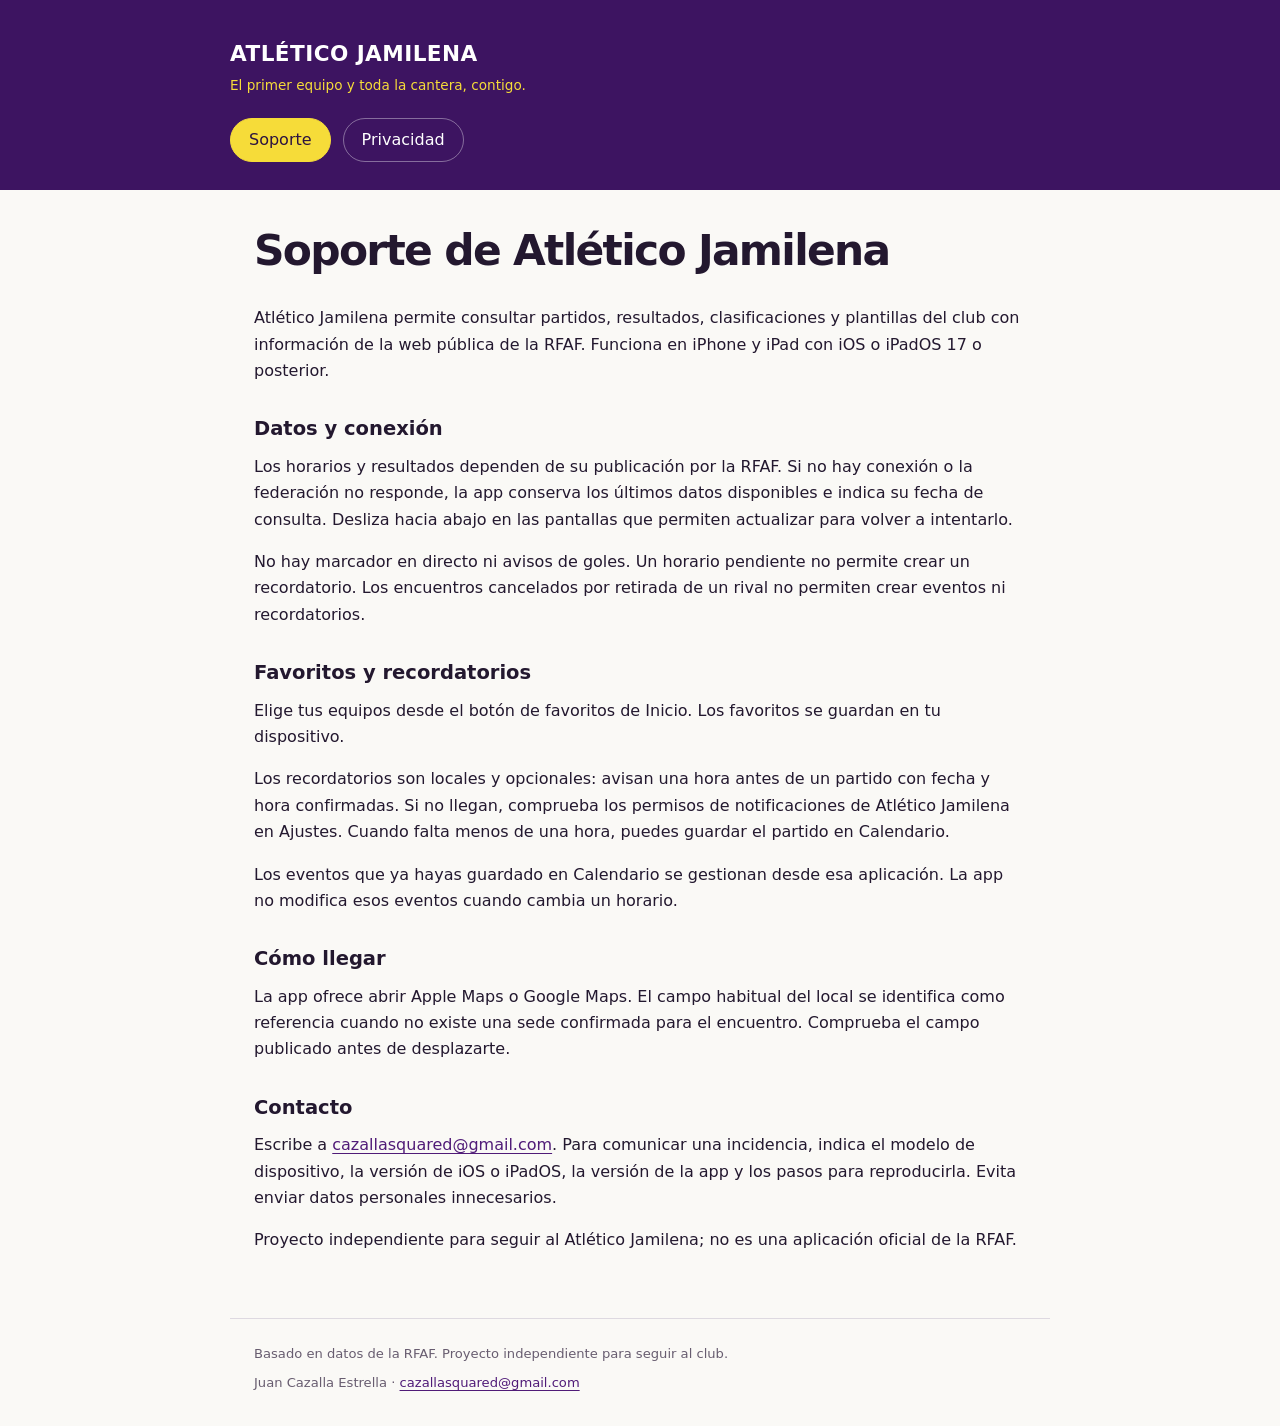
==== atletico-jamilena/soporte/index.html @ 316276eb "Publish Atletico Jamilena support and privacy pages" ====
<!doctype html>
<html lang="es"><head><meta charset="utf-8"><meta name="viewport" content="width=device-width,initial-scale=1"><meta name="description" content="Soporte de Atlético Jamilena para iPhone y iPad."><title>Soporte · Atlético Jamilena</title><link rel="stylesheet" href="../style.css"><link rel="canonical" href="https://juancazalla.github.io/atletico-jamilena/soporte/"></head><body><a class="skip" href="#contenido">Ir al contenido</a><header><div><p class="brand">ATLÉTICO JAMILENA</p><p class="tag">El primer equipo y toda la cantera, contigo.</p><nav aria-label="Información de la aplicación"><a href="../soporte/" aria-current="page">Soporte</a><a href="../privacidad/">Privacidad</a></nav></div></header><main id="contenido"><h1>Soporte de Atlético Jamilena</h1><p>Atlético Jamilena permite consultar partidos, resultados, clasificaciones y plantillas del club con información de la web pública de la RFAF. Funciona en iPhone y iPad con iOS o iPadOS 17 o posterior.</p><h2>Datos y conexión</h2><p>Los horarios y resultados dependen de su publicación por la RFAF. Si no hay conexión o la federación no responde, la app conserva los últimos datos disponibles e indica su fecha de consulta. Desliza hacia abajo en las pantallas que permiten actualizar para volver a intentarlo.</p><p>No hay marcador en directo ni avisos de goles. Un horario pendiente no permite crear un recordatorio. Los encuentros cancelados por retirada de un rival no permiten crear eventos ni recordatorios.</p><h2>Favoritos y recordatorios</h2><p>Elige tus equipos desde el botón de favoritos de Inicio. Los favoritos se guardan en tu dispositivo.</p><p>Los recordatorios son locales y opcionales: avisan una hora antes de un partido con fecha y hora confirmadas. Si no llegan, comprueba los permisos de notificaciones de Atlético Jamilena en Ajustes. Cuando falta menos de una hora, puedes guardar el partido en Calendario.</p><p>Los eventos que ya hayas guardado en Calendario se gestionan desde esa aplicación. La app no modifica esos eventos cuando cambia un horario.</p><h2>Cómo llegar</h2><p>La app ofrece abrir Apple Maps o Google Maps. El campo habitual del local se identifica como referencia cuando no existe una sede confirmada para el encuentro. Comprueba el campo publicado antes de desplazarte.</p><h2>Contacto</h2><p>Escribe a <a href="mailto:cazallasquared@gmail.com">cazallasquared@gmail.com</a>. Para comunicar una incidencia, indica el modelo de dispositivo, la versión de iOS o iPadOS, la versión de la app y los pasos para reproducirla. Evita enviar datos personales innecesarios.</p><p>Proyecto independiente para seguir al Atlético Jamilena; no es una aplicación oficial de la RFAF.</p></main><footer><p>Basado en datos de la RFAF. Proyecto independiente para seguir al club.</p><p>Juan Cazalla Estrella · <a href="mailto:cazallasquared@gmail.com">cazallasquared@gmail.com</a></p></footer></body></html>
---- atletico-jamilena/style.css ----
*{box-sizing:border-box}html{color-scheme:light}body{margin:0;background:#faf9f6;color:#23182f;font-family:system-ui,-apple-system,BlinkMacSystemFont,"Segoe UI",sans-serif;line-height:1.65}.skip{position:absolute;left:16px;top:-80px}.skip:focus{top:12px}header{background:#3d1461;color:#fff;padding:36px 24px 28px}header>div,main,footer{max-width:820px;margin:auto}.brand{margin:0;font-size:1.35rem;font-weight:800;letter-spacing:.02em}.tag{color:#f6dc39;font-size:.85rem;margin:2px 0 22px}nav{display:flex;gap:12px;flex-wrap:wrap}nav a{color:#fff;border:1px solid #ffffff60;border-radius:24px;padding:8px 18px;text-decoration:none}nav a[aria-current=page]{background:#f6dc39;color:#2c1340;border-color:#f6dc39}main{padding:36px 24px 48px}h1{font-size:clamp(1.9rem,5vw,2.65rem);line-height:1.2;margin:0 0 28px;letter-spacing:-.04em}h2{font-size:1.22rem;line-height:1.3;margin:32px 0 12px}p{margin:0 0 16px}a{color:#501b78;text-underline-offset:3px;overflow-wrap:anywhere}a:focus-visible{outline:3px solid #c28c0b;outline-offset:4px}footer{padding:24px;font-size:.82rem;color:#685d70;border-top:1px solid #ded9e1}footer p{margin:0 0 8px}
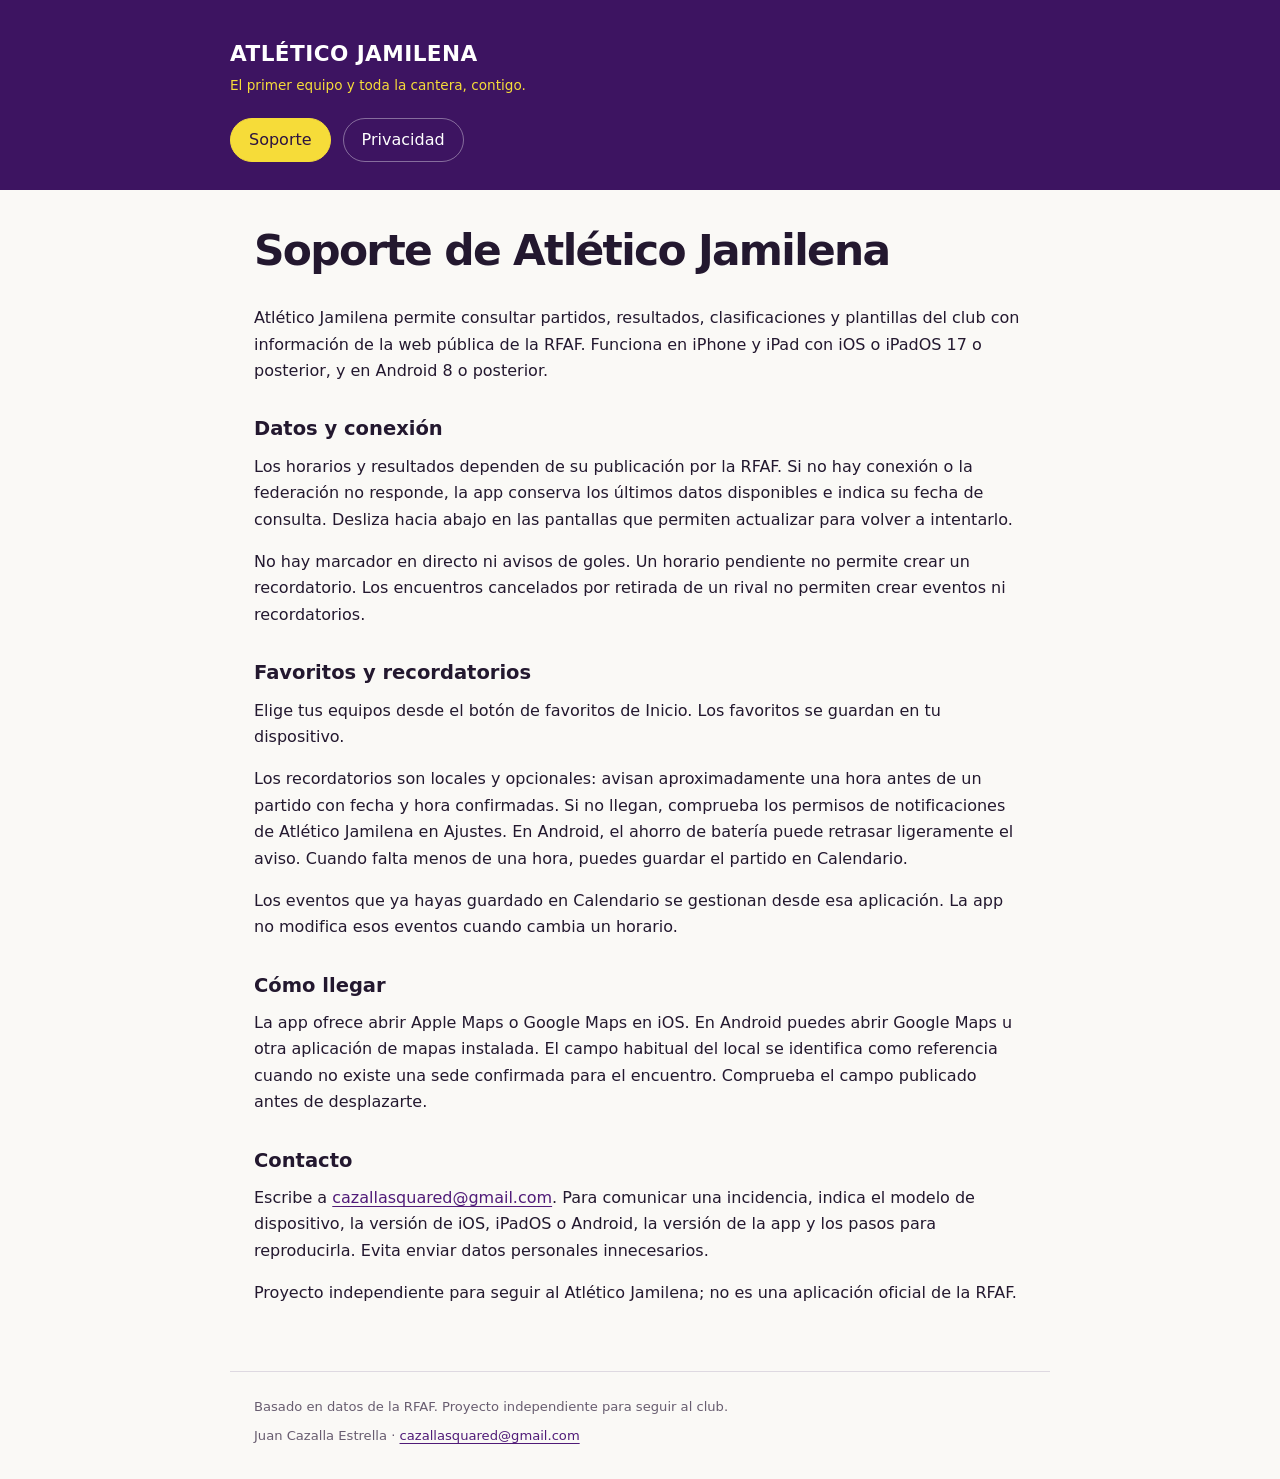
==== commit 36633626: "Update Jamilena privacy and support for Android" ====
--- a/atletico-jamilena/soporte/index.html
+++ b/atletico-jamilena/soporte/index.html
@@ -1,2 +1,2 @@
 <!doctype html>
-<html lang="es"><head><meta charset="utf-8"><meta name="viewport" content="width=device-width,initial-scale=1"><meta name="description" content="Soporte de Atlético Jamilena para iPhone y iPad."><title>Soporte · Atlético Jamilena</title><link rel="stylesheet" href="../style.css"><link rel="canonical" href="https://juancazalla.github.io/atletico-jamilena/soporte/"></head><body><a class="skip" href="#contenido">Ir al contenido</a><header><div><p class="brand">ATLÉTICO JAMILENA</p><p class="tag">El primer equipo y toda la cantera, contigo.</p><nav aria-label="Información de la aplicación"><a href="../soporte/" aria-current="page">Soporte</a><a href="../privacidad/">Privacidad</a></nav></div></header><main id="contenido"><h1>Soporte de Atlético Jamilena</h1><p>Atlético Jamilena permite consultar partidos, resultados, clasificaciones y plantillas del club con información de la web pública de la RFAF. Funciona en iPhone y iPad con iOS o iPadOS 17 o posterior.</p><h2>Datos y conexión</h2><p>Los horarios y resultados dependen de su publicación por la RFAF. Si no hay conexión o la federación no responde, la app conserva los últimos datos disponibles e indica su fecha de consulta. Desliza hacia abajo en las pantallas que permiten actualizar para volver a intentarlo.</p><p>No hay marcador en directo ni avisos de goles. Un horario pendiente no permite crear un recordatorio. Los encuentros cancelados por retirada de un rival no permiten crear eventos ni recordatorios.</p><h2>Favoritos y recordatorios</h2><p>Elige tus equipos desde el botón de favoritos de Inicio. Los favoritos se guardan en tu dispositivo.</p><p>Los recordatorios son locales y opcionales: avisan una hora antes de un partido con fecha y hora confirmadas. Si no llegan, comprueba los permisos de notificaciones de Atlético Jamilena en Ajustes. Cuando falta menos de una hora, puedes guardar el partido en Calendario.</p><p>Los eventos que ya hayas guardado en Calendario se gestionan desde esa aplicación. La app no modifica esos eventos cuando cambia un horario.</p><h2>Cómo llegar</h2><p>La app ofrece abrir Apple Maps o Google Maps. El campo habitual del local se identifica como referencia cuando no existe una sede confirmada para el encuentro. Comprueba el campo publicado antes de desplazarte.</p><h2>Contacto</h2><p>Escribe a <a href="mailto:cazallasquared@gmail.com">cazallasquared@gmail.com</a>. Para comunicar una incidencia, indica el modelo de dispositivo, la versión de iOS o iPadOS, la versión de la app y los pasos para reproducirla. Evita enviar datos personales innecesarios.</p><p>Proyecto independiente para seguir al Atlético Jamilena; no es una aplicación oficial de la RFAF.</p></main><footer><p>Basado en datos de la RFAF. Proyecto independiente para seguir al club.</p><p>Juan Cazalla Estrella · <a href="mailto:cazallasquared@gmail.com">cazallasquared@gmail.com</a></p></footer></body></html>
+<html lang="es"><head><meta charset="utf-8"><meta name="viewport" content="width=device-width,initial-scale=1"><meta name="description" content="Soporte de Atlético Jamilena para iPhone, iPad y Android."><title>Soporte · Atlético Jamilena</title><link rel="stylesheet" href="../style.css"><link rel="canonical" href="https://juancazalla.github.io/atletico-jamilena/soporte/"></head><body><a class="skip" href="#contenido">Ir al contenido</a><header><div><p class="brand">ATLÉTICO JAMILENA</p><p class="tag">El primer equipo y toda la cantera, contigo.</p><nav aria-label="Información de la aplicación"><a href="../soporte/" aria-current="page">Soporte</a><a href="../privacidad/">Privacidad</a></nav></div></header><main id="contenido"><h1>Soporte de Atlético Jamilena</h1><p>Atlético Jamilena permite consultar partidos, resultados, clasificaciones y plantillas del club con información de la web pública de la RFAF. Funciona en iPhone y iPad con iOS o iPadOS 17 o posterior, y en Android 8 o posterior.</p><h2>Datos y conexión</h2><p>Los horarios y resultados dependen de su publicación por la RFAF. Si no hay conexión o la federación no responde, la app conserva los últimos datos disponibles e indica su fecha de consulta. Desliza hacia abajo en las pantallas que permiten actualizar para volver a intentarlo.</p><p>No hay marcador en directo ni avisos de goles. Un horario pendiente no permite crear un recordatorio. Los encuentros cancelados por retirada de un rival no permiten crear eventos ni recordatorios.</p><h2>Favoritos y recordatorios</h2><p>Elige tus equipos desde el botón de favoritos de Inicio. Los favoritos se guardan en tu dispositivo.</p><p>Los recordatorios son locales y opcionales: avisan aproximadamente una hora antes de un partido con fecha y hora confirmadas. Si no llegan, comprueba los permisos de notificaciones de Atlético Jamilena en Ajustes. En Android, el ahorro de batería puede retrasar ligeramente el aviso. Cuando falta menos de una hora, puedes guardar el partido en Calendario.</p><p>Los eventos que ya hayas guardado en Calendario se gestionan desde esa aplicación. La app no modifica esos eventos cuando cambia un horario.</p><h2>Cómo llegar</h2><p>La app ofrece abrir Apple Maps o Google Maps en iOS. En Android puedes abrir Google Maps u otra aplicación de mapas instalada. El campo habitual del local se identifica como referencia cuando no existe una sede confirmada para el encuentro. Comprueba el campo publicado antes de desplazarte.</p><h2>Contacto</h2><p>Escribe a <a href="mailto:cazallasquared@gmail.com">cazallasquared@gmail.com</a>. Para comunicar una incidencia, indica el modelo de dispositivo, la versión de iOS, iPadOS o Android, la versión de la app y los pasos para reproducirla. Evita enviar datos personales innecesarios.</p><p>Proyecto independiente para seguir al Atlético Jamilena; no es una aplicación oficial de la RFAF.</p></main><footer><p>Basado en datos de la RFAF. Proyecto independiente para seguir al club.</p><p>Juan Cazalla Estrella · <a href="mailto:cazallasquared@gmail.com">cazallasquared@gmail.com</a></p></footer></body></html>
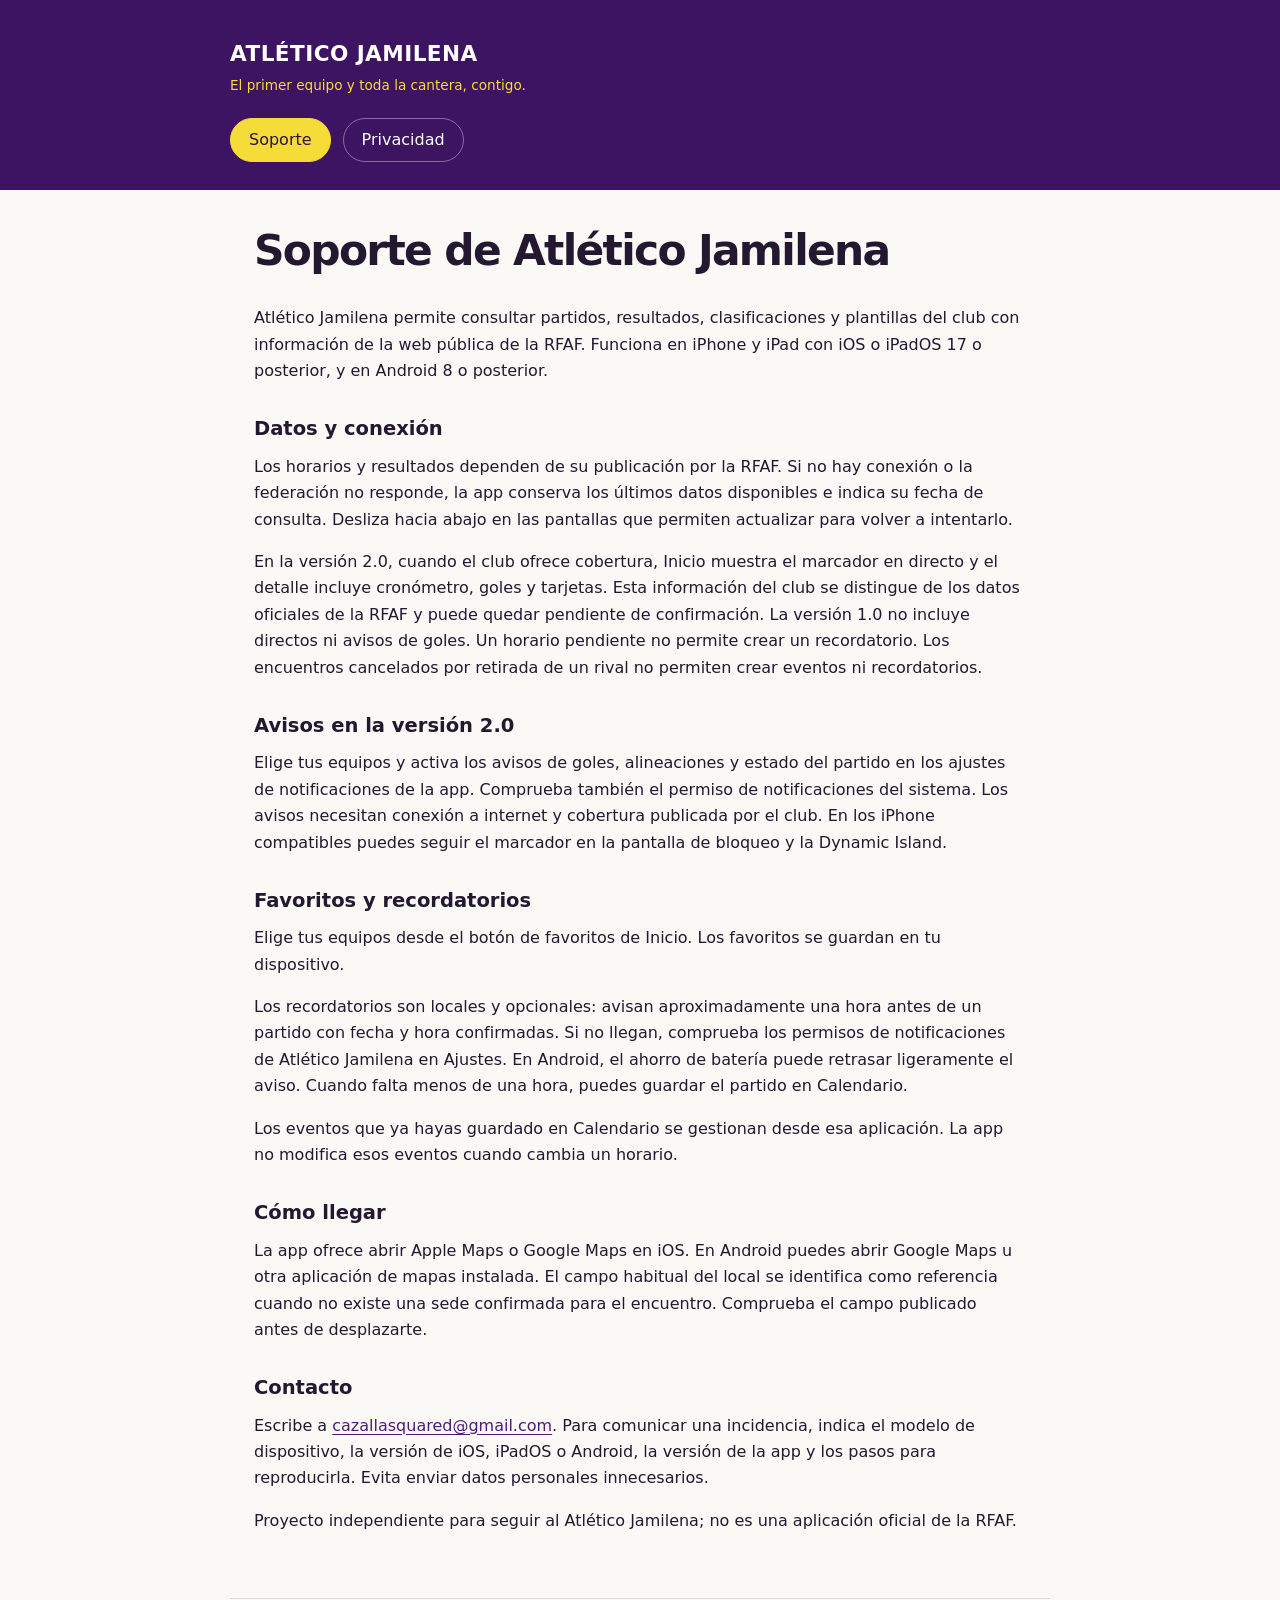
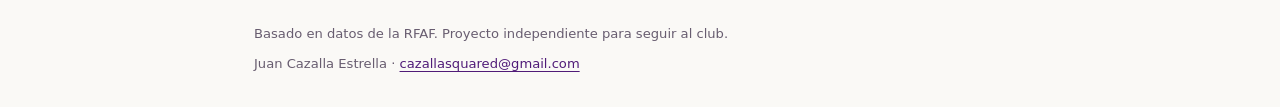
==== commit 32ee7c3c: "Update Jamilena privacy and support for Firebase live coverage" ====
--- a/atletico-jamilena/soporte/index.html
+++ b/atletico-jamilena/soporte/index.html
@@ -1,2 +1,2 @@
 <!doctype html>
-<html lang="es"><head><meta charset="utf-8"><meta name="viewport" content="width=device-width,initial-scale=1"><meta name="description" content="Soporte de Atlético Jamilena para iPhone, iPad y Android."><title>Soporte · Atlético Jamilena</title><link rel="stylesheet" href="../style.css"><link rel="canonical" href="https://juancazalla.github.io/atletico-jamilena/soporte/"></head><body><a class="skip" href="#contenido">Ir al contenido</a><header><div><p class="brand">ATLÉTICO JAMILENA</p><p class="tag">El primer equipo y toda la cantera, contigo.</p><nav aria-label="Información de la aplicación"><a href="../soporte/" aria-current="page">Soporte</a><a href="../privacidad/">Privacidad</a></nav></div></header><main id="contenido"><h1>Soporte de Atlético Jamilena</h1><p>Atlético Jamilena permite consultar partidos, resultados, clasificaciones y plantillas del club con información de la web pública de la RFAF. Funciona en iPhone y iPad con iOS o iPadOS 17 o posterior, y en Android 8 o posterior.</p><h2>Datos y conexión</h2><p>Los horarios y resultados dependen de su publicación por la RFAF. Si no hay conexión o la federación no responde, la app conserva los últimos datos disponibles e indica su fecha de consulta. Desliza hacia abajo en las pantallas que permiten actualizar para volver a intentarlo.</p><p>No hay marcador en directo ni avisos de goles. Un horario pendiente no permite crear un recordatorio. Los encuentros cancelados por retirada de un rival no permiten crear eventos ni recordatorios.</p><h2>Favoritos y recordatorios</h2><p>Elige tus equipos desde el botón de favoritos de Inicio. Los favoritos se guardan en tu dispositivo.</p><p>Los recordatorios son locales y opcionales: avisan aproximadamente una hora antes de un partido con fecha y hora confirmadas. Si no llegan, comprueba los permisos de notificaciones de Atlético Jamilena en Ajustes. En Android, el ahorro de batería puede retrasar ligeramente el aviso. Cuando falta menos de una hora, puedes guardar el partido en Calendario.</p><p>Los eventos que ya hayas guardado en Calendario se gestionan desde esa aplicación. La app no modifica esos eventos cuando cambia un horario.</p><h2>Cómo llegar</h2><p>La app ofrece abrir Apple Maps o Google Maps en iOS. En Android puedes abrir Google Maps u otra aplicación de mapas instalada. El campo habitual del local se identifica como referencia cuando no existe una sede confirmada para el encuentro. Comprueba el campo publicado antes de desplazarte.</p><h2>Contacto</h2><p>Escribe a <a href="mailto:cazallasquared@gmail.com">cazallasquared@gmail.com</a>. Para comunicar una incidencia, indica el modelo de dispositivo, la versión de iOS, iPadOS o Android, la versión de la app y los pasos para reproducirla. Evita enviar datos personales innecesarios.</p><p>Proyecto independiente para seguir al Atlético Jamilena; no es una aplicación oficial de la RFAF.</p></main><footer><p>Basado en datos de la RFAF. Proyecto independiente para seguir al club.</p><p>Juan Cazalla Estrella · <a href="mailto:cazallasquared@gmail.com">cazallasquared@gmail.com</a></p></footer></body></html>
+<html lang="es"><head><meta charset="utf-8"><meta name="viewport" content="width=device-width,initial-scale=1"><meta name="description" content="Soporte de Atlético Jamilena para iPhone, iPad y Android."><title>Soporte · Atlético Jamilena</title><link rel="stylesheet" href="../style.css"><link rel="canonical" href="https://juancazalla.github.io/atletico-jamilena/soporte/"></head><body><a class="skip" href="#contenido">Ir al contenido</a><header><div><p class="brand">ATLÉTICO JAMILENA</p><p class="tag">El primer equipo y toda la cantera, contigo.</p><nav aria-label="Información de la aplicación"><a href="../soporte/" aria-current="page">Soporte</a><a href="../privacidad/">Privacidad</a></nav></div></header><main id="contenido"><h1>Soporte de Atlético Jamilena</h1><p>Atlético Jamilena permite consultar partidos, resultados, clasificaciones y plantillas del club con información de la web pública de la RFAF. Funciona en iPhone y iPad con iOS o iPadOS 17 o posterior, y en Android 8 o posterior.</p><h2>Datos y conexión</h2><p>Los horarios y resultados dependen de su publicación por la RFAF. Si no hay conexión o la federación no responde, la app conserva los últimos datos disponibles e indica su fecha de consulta. Desliza hacia abajo en las pantallas que permiten actualizar para volver a intentarlo.</p><p>En la versión 2.0, cuando el club ofrece cobertura, Inicio muestra el marcador en directo y el detalle incluye cronómetro, goles y tarjetas. Esta información del club se distingue de los datos oficiales de la RFAF y puede quedar pendiente de confirmación. La versión 1.0 no incluye directos ni avisos de goles. Un horario pendiente no permite crear un recordatorio. Los encuentros cancelados por retirada de un rival no permiten crear eventos ni recordatorios.</p><h2>Avisos en la versión 2.0</h2><p>Elige tus equipos y activa los avisos de goles, alineaciones y estado del partido en los ajustes de notificaciones de la app. Comprueba también el permiso de notificaciones del sistema. Los avisos necesitan conexión a internet y cobertura publicada por el club. En los iPhone compatibles puedes seguir el marcador en la pantalla de bloqueo y la Dynamic Island.</p><h2>Favoritos y recordatorios</h2><p>Elige tus equipos desde el botón de favoritos de Inicio. Los favoritos se guardan en tu dispositivo.</p><p>Los recordatorios son locales y opcionales: avisan aproximadamente una hora antes de un partido con fecha y hora confirmadas. Si no llegan, comprueba los permisos de notificaciones de Atlético Jamilena en Ajustes. En Android, el ahorro de batería puede retrasar ligeramente el aviso. Cuando falta menos de una hora, puedes guardar el partido en Calendario.</p><p>Los eventos que ya hayas guardado en Calendario se gestionan desde esa aplicación. La app no modifica esos eventos cuando cambia un horario.</p><h2>Cómo llegar</h2><p>La app ofrece abrir Apple Maps o Google Maps en iOS. En Android puedes abrir Google Maps u otra aplicación de mapas instalada. El campo habitual del local se identifica como referencia cuando no existe una sede confirmada para el encuentro. Comprueba el campo publicado antes de desplazarte.</p><h2>Contacto</h2><p>Escribe a <a href="mailto:cazallasquared@gmail.com">cazallasquared@gmail.com</a>. Para comunicar una incidencia, indica el modelo de dispositivo, la versión de iOS, iPadOS o Android, la versión de la app y los pasos para reproducirla. Evita enviar datos personales innecesarios.</p><p>Proyecto independiente para seguir al Atlético Jamilena; no es una aplicación oficial de la RFAF.</p></main><footer><p>Basado en datos de la RFAF. Proyecto independiente para seguir al club.</p><p>Juan Cazalla Estrella · <a href="mailto:cazallasquared@gmail.com">cazallasquared@gmail.com</a></p></footer></body></html>
